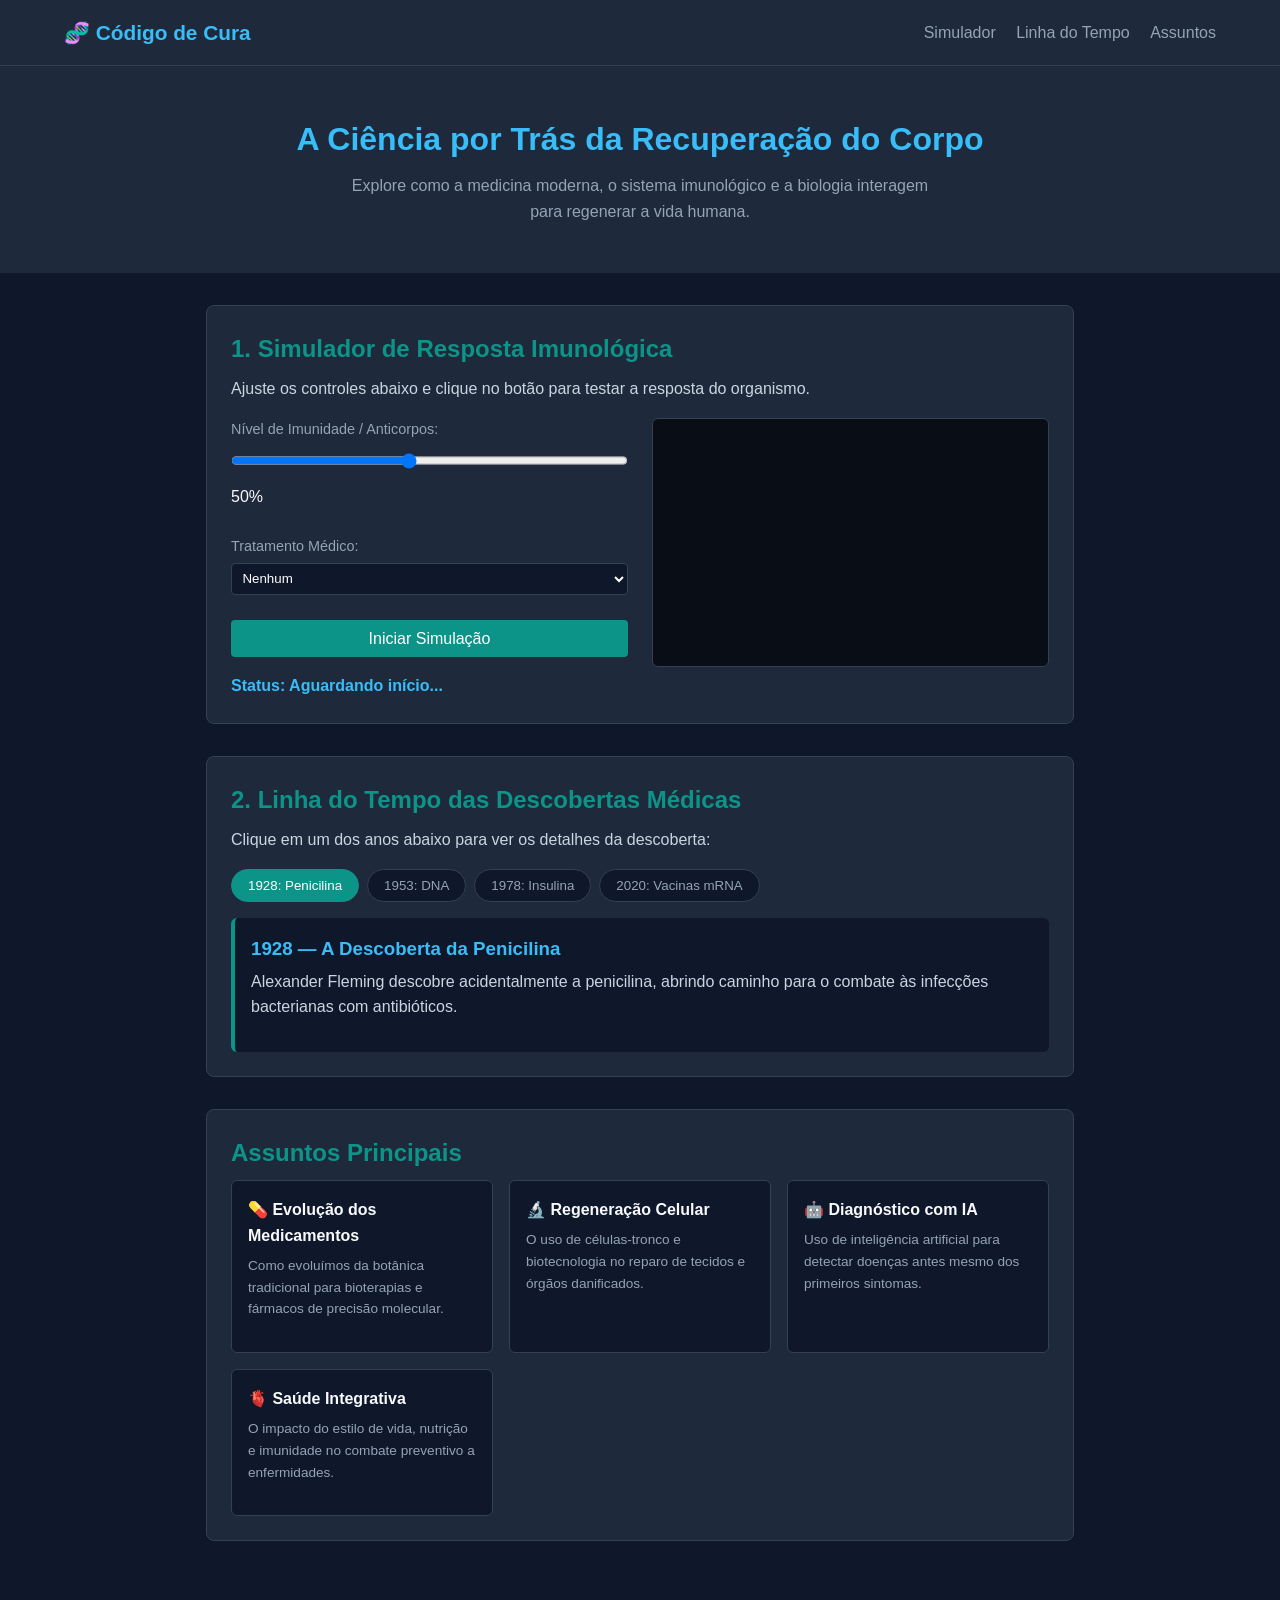
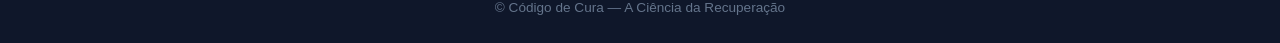
==== index.html @ b8176756 "Rename ndex.html to index.html" ====
<!DOCTYPE html>
<html lang="pt-BR">
<head>
    <meta charset="UTF-8">
    <meta name="viewport" content="width=device-width, initial-scale=1.0">
    <title>Código de Cura | A Ciência da Saúde</title>
    <link rel="stylesheet" href="style.css">
</head>
<body>

    <header class="navbar">
        <div class="logo">🧬 <span>Código de Cura</span></div>
        <nav>
            <a href="#simulador">Simulador</a>
            <a href="#linha-do-tempo">Linha do Tempo</a>
            <a href="#artigos">Assuntos</a>
        </nav>
    </header>

    <section class="hero">
        <h1>A Ciência por Trás da Recuperação do Corpo</h1>
        <p>Explore como a medicina moderna, o sistema imunológico e a biologia interagem para regenerar a vida humana.</p>
    </section>

    <main class="container">

        <!-- SIMULADOR INTERATIVO -->
        <section id="simulador" class="card">
            <h2>1. Simulador de Resposta Imunológica</h2>
            <p>Ajuste os controles abaixo e clique no botão para testar a resposta do organismo.</p>

            <div class="sim-container">
                <div class="controls">
                    <label for="antibody-slider">Nível de Imunidade / Anticorpos:</label>
                    <input type="range" id="antibody-slider" min="10" max="100" value="50">
                    <span id="slider-val">50%</span>

                    <br><br>

                    <label for="treatment-select">Tratamento Médico:</label>
                    <select id="treatment-select">
                        <option value="none">Nenhum</option>
                        <option value="vaccine">Vacina Prevencional</option>
                        <option value="meds">Medicamento Específico</option>
                    </select>

                    <br><br>

                    <button id="start-btn" class="btn">Iniciar Simulação</button>

                    <div id="status-text" class="status">Status: Aguardando início...</div>
                </div>

                <div class="display">
                    <canvas id="simCanvas" width="400" height="250"></canvas>
                </div>
            </div>
        </section>

        <!-- LINHA DO TEMPO -->
        <section id="linha-do-tempo" class="card">
            <h2>2. Linha do Tempo das Descobertas Médicas</h2>
            <p>Clique em um dos anos abaixo para ver os detalhes da descoberta:</p>

            <div class="timeline-nav">
                <button class="t-btn active" onclick="showEvent(1928, this)">1928: Penicilina</button>
                <button class="t-btn" onclick="showEvent(1953, this)">1953: DNA</button>
                <button class="t-btn" onclick="showEvent(1978, this)">1978: Insulina</button>
                <button class="t-btn" onclick="showEvent(2020, this)">2020: Vacinas mRNA</button>
            </div>

            <div id="event-box" class="event-box">
                <h3 id="event-title">1928 — A Descoberta da Penicilina</h3>
                <p id="event-desc">Alexander Fleming descobre acidentalmente a penicilina, abrindo caminho para o combate às infecções bacterianas com antibióticos.</p>
            </div>
        </section>

        <!-- ASSUNTOS -->
        <section id="artigos" class="card">
            <h2>Assuntos Principais</h2>
            <div class="grid">
                <div class="grid-item">
                    <h3>💊 Evolução dos Medicamentos</h3>
                    <p>Como evoluímos da botânica tradicional para bioterapias e fármacos de precisão molecular.</p>
                </div>
                <div class="grid-item">
                    <h3>🔬 Regeneração Celular</h3>
                    <p>O uso de células-tronco e biotecnologia no reparo de tecidos e órgãos danificados.</p>
                </div>
                <div class="grid-item">
                    <h3>🤖 Diagnóstico com IA</h3>
                    <p>Uso de inteligência artificial para detectar doenças antes mesmo dos primeiros sintomas.</p>
                </div>
                <div class="grid-item">
                    <h3>🫀 Saúde Integrativa</h3>
                    <p>O impacto do estilo de vida, nutrição e imunidade no combate preventivo a enfermidades.</p>
                </div>
            </div>
        </section>

    </main>

    <footer>
        <p>&copy; Código de Cura — A Ciência da Recuperação</p>
    </footer>

    <script src="script.js"></script>
</body>
</html>
---- style.css ----
* {
    box-sizing: border-box;
    margin: 0;
    padding: 0;
}

body {
    background-color: #0f172a;
    color: #f8fafc;
    font-family: Arial, sans-serif;
    line-height: 1.6;
}

.navbar {
    display: flex;
    justify-content: space-between;
    align-items: center;
    padding: 1rem 5%;
    background-color: #1e293b;
    border-bottom: 1px solid #334155;
}

.logo {
    font-size: 1.3rem;
    font-weight: bold;
    color: #38bdf8;
}

.navbar nav a {
    color: #94a3b8;
    text-decoration: none;
    margin-left: 1rem;
}

.navbar nav a:hover {
    color: #ffffff;
}

.hero {
    text-align: center;
    padding: 3rem 1rem;
    background-color: #1e293b;
    margin-bottom: 2rem;
}

.hero h1 {
    font-size: 2rem;
    color: #38bdf8;
    margin-bottom: 0.5rem;
}

.hero p {
    color: #94a3b8;
    max-width: 600px;
    margin: 0 auto;
}

.container {
    max-width: 900px;
    margin: 0 auto;
    padding: 0 1rem;
}

.card {
    background-color: #1e293b;
    border-radius: 8px;
    padding: 1.5rem;
    margin-bottom: 2rem;
    border: 1px solid #334155;
}

.card h2 {
    color: #0d9488;
    margin-bottom: 0.5rem;
}

.card p {
    color: #cbd5e1;
    margin-bottom: 1rem;
}

/* Simulador */
.sim-container {
    display: flex;
    flex-wrap: wrap;
    gap: 1.5rem;
}

.controls {
    flex: 1;
    min-width: 250px;
}

.controls label {
    display: block;
    font-size: 0.9rem;
    color: #94a3b8;
}

.controls input[type="range"], .controls select {
    width: 100%;
    margin-top: 0.3rem;
    padding: 0.4rem;
    background-color: #0f172a;
    color: #fff;
    border: 1px solid #334155;
    border-radius: 4px;
}

.btn {
    background-color: #0d9488;
    color: white;
    border: none;
    padding: 0.6rem 1.2rem;
    border-radius: 4px;
    cursor: pointer;
    font-size: 1rem;
    width: 100%;
}

.btn:hover {
    background-color: #14b8a6;
}

.status {
    margin-top: 1rem;
    font-weight: bold;
    color: #38bdf8;
}

.display {
    flex: 1;
    min-width: 250px;
    text-align: center;
}

#simCanvas {
    background-color: #090d16;
    border: 1px solid #334155;
    border-radius: 6px;
    width: 100%;
    max-width: 400px;
}

/* Linha do Tempo */
.timeline-nav {
    display: flex;
    gap: 0.5rem;
    flex-wrap: wrap;
    margin-bottom: 1rem;
}

.t-btn {
    background-color: #0f172a;
    color: #94a3b8;
    border: 1px solid #334155;
    padding: 0.5rem 1rem;
    border-radius: 20px;
    cursor: pointer;
}

.t-btn.active, .t-btn:hover {
    background-color: #0d9488;
    color: white;
    border-color: #0d9488;
}

.event-box {
    background-color: #0f172a;
    padding: 1rem;
    border-radius: 6px;
    border-left: 4px solid #0d9488;
}

.event-box h3 {
    color: #38bdf8;
    margin-bottom: 0.3rem;
}

/* Grid Assuntos */
.grid {
    display: grid;
    grid-template-columns: repeat(auto-fit, minmax(200px, 1fr));
    gap: 1rem;
}

.grid-item {
    background-color: #0f172a;
    padding: 1rem;
    border-radius: 6px;
    border: 1px solid #334155;
}

.grid-item h3 {
    font-size: 1rem;
    margin-bottom: 0.4rem;
    color: #f8fafc;
}

.grid-item p {
    font-size: 0.85rem;
    color: #94a3b8;
}

footer {
    text-align: center;
    padding: 1.5rem;
    color: #64748b;
    font-size: 0.85rem;
}
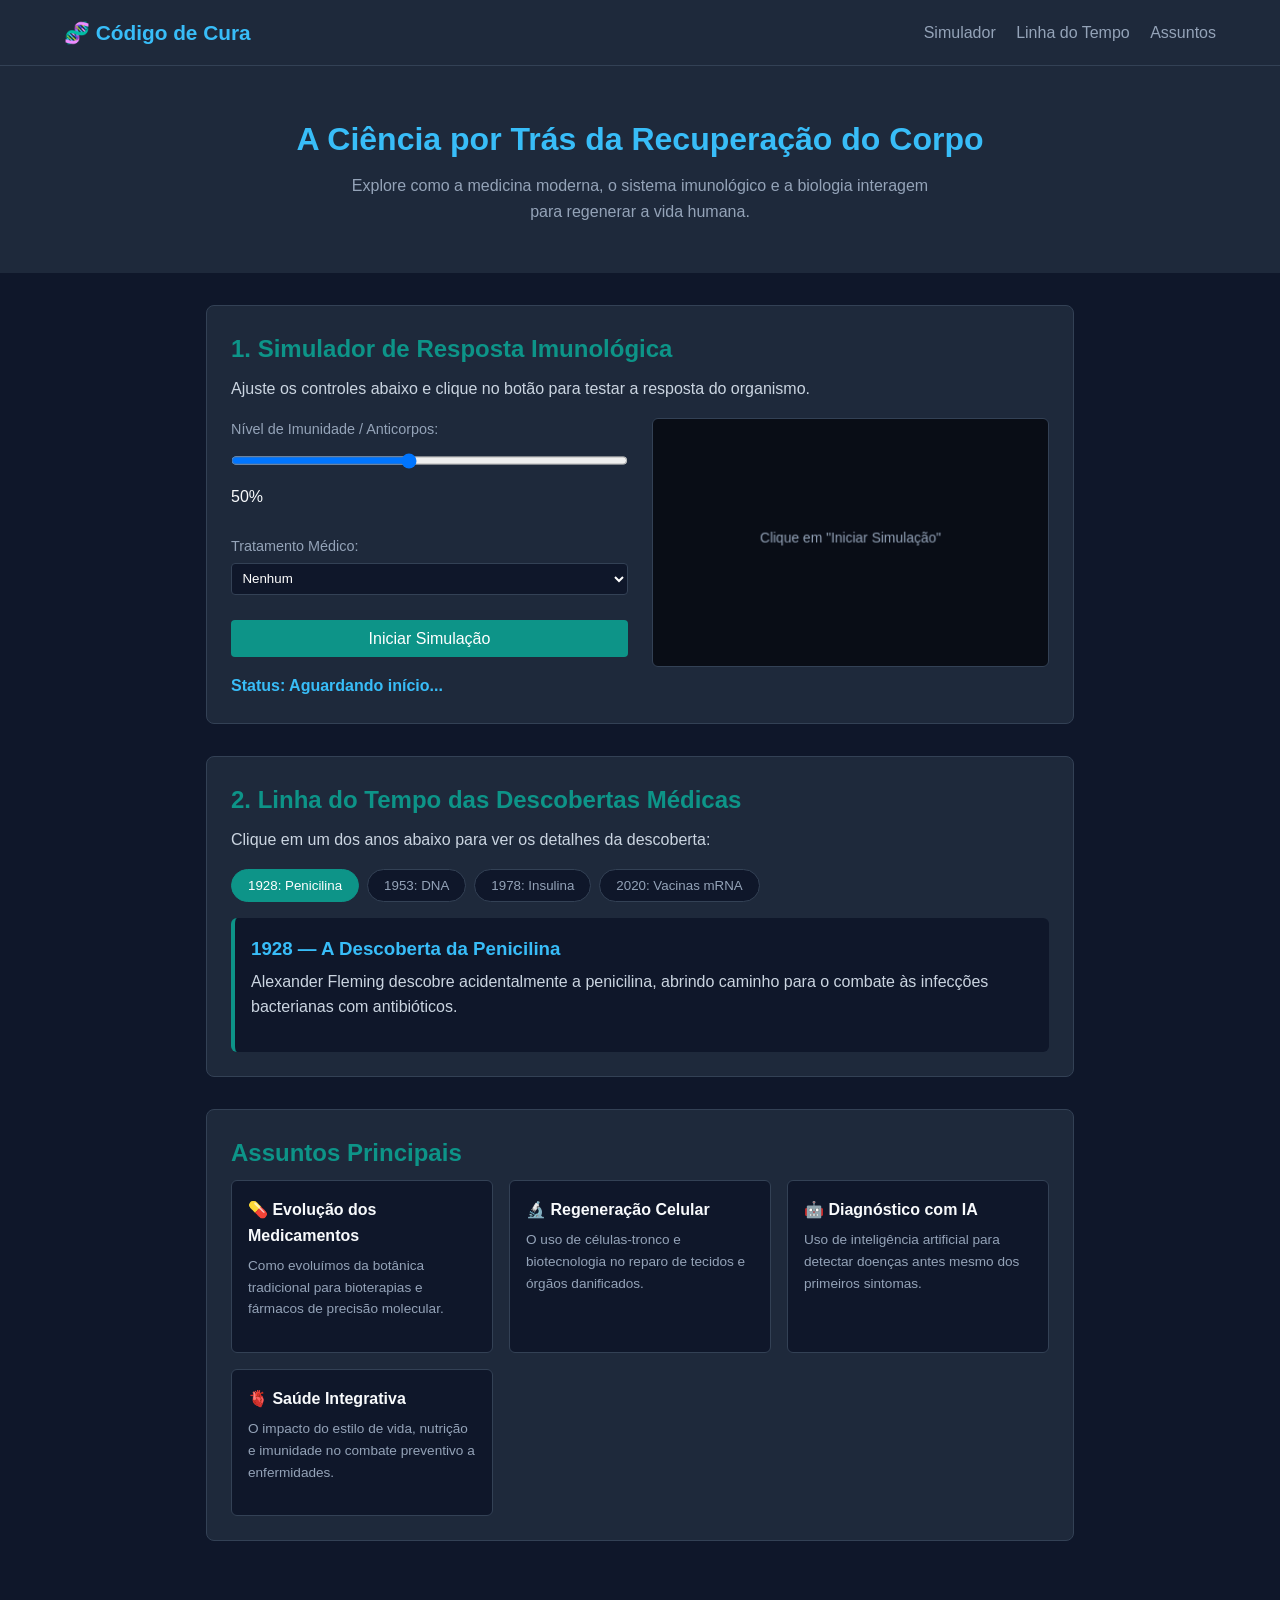
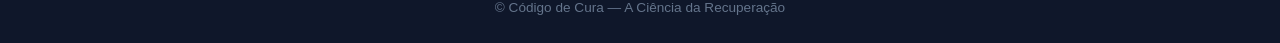
==== commit e4af7c98: "site" ====
--- a/index.html
+++ b/index.html
@@ -106,4 +106,4 @@
 
     <script src="script.js"></script>
 </body>
-</html>
+</html>
--- a/style.css
+++ b/style.css
@@ -207,4 +207,4 @@
     padding: 1.5rem;
     color: #64748b;
     font-size: 0.85rem;
-}
+}
